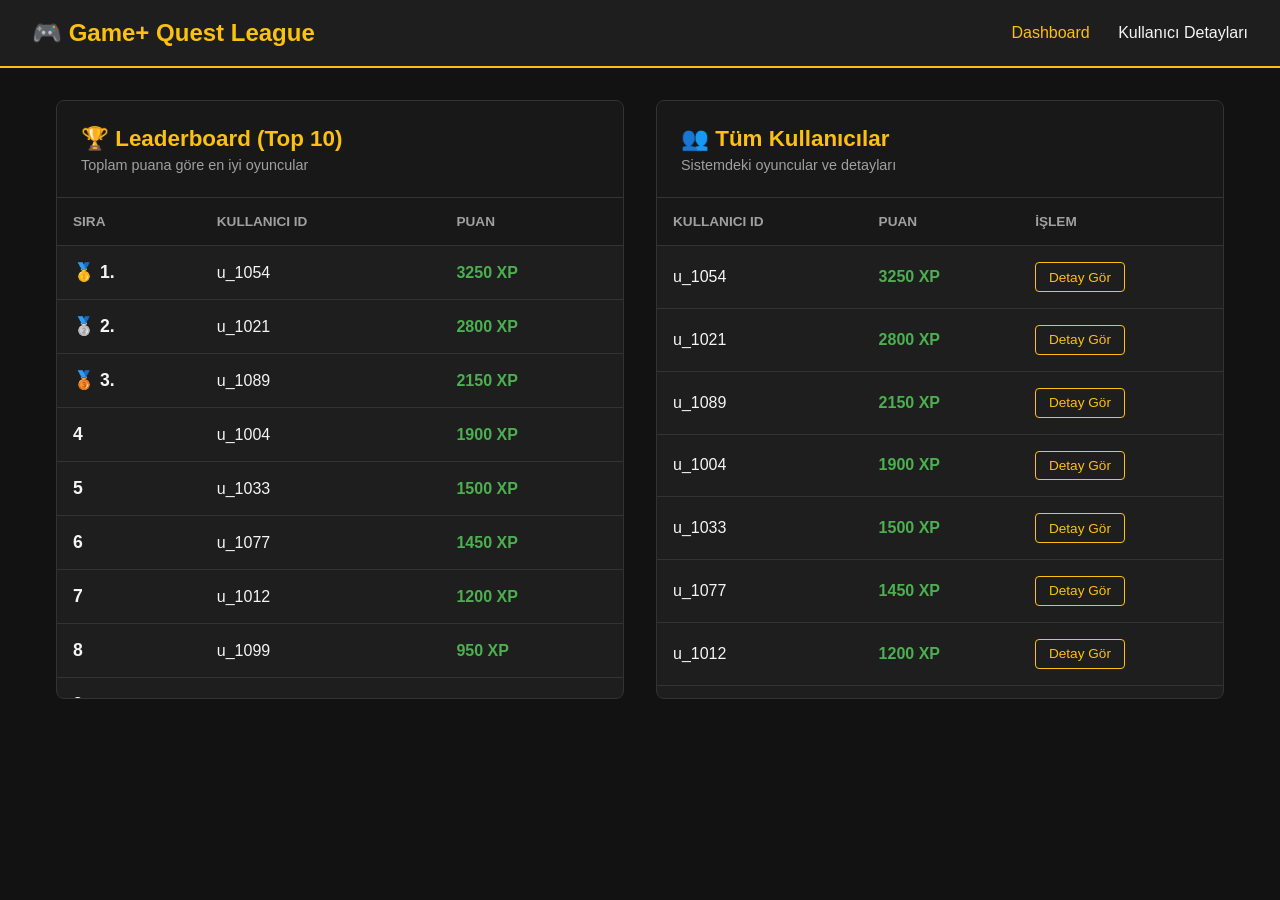
==== index.html @ 0311de92 "feat: temel ana sayfa (dashboard) olusturuldu" ====
<!DOCTYPE html>
<html lang="tr">
<head>
    <meta charset="UTF-8">
    <meta name="viewport" content="width=device-width, initial-scale=1.0">
    <title>Game+ Quest League | Dashboard</title>
    <link rel="stylesheet" href="assets/styles.css">
</head>
<body>
    <header class="navbar">
        <div class="logo">🎮 Game+ Quest League</div>
        <nav>
            <a href="index.html" class="active">Dashboard</a>
            <a href="users.html">Kullanıcı Detayları</a>
        </nav>
    </header>

    <main class="container">
        <div class="dashboard-grid">
            
            <section class="card">
                <div class="card-header">
                    <h2>🏆 Leaderboard (Top 10)</h2>
                    <p class="subtitle">Toplam puana göre en iyi oyuncular</p>
                </div>
                <div id="leaderboard-container" class="table-responsive">
                    <p class="loading-text">Yükleniyor...</p>
                </div>
            </section>

            <section class="card">
                <div class="card-header">
                    <h2>👥 Tüm Kullanıcılar</h2>
                    <p class="subtitle">Sistemdeki oyuncular ve detayları</p>
                </div>
                <div id="user-list-container" class="table-responsive">
                    <p class="loading-text">Yükleniyor...</p>
                </div>
            </section>

        </div>
    </main>

    <script src="assets/api.js"></script>
    <script src="assets/main.js"></script>
</body>
</html>
---- assets/styles.css ----
:root {
    --bg-dark: #121212;
    --bg-card: #1e1e1e;
    --bg-hover: #2a2a2a;
    --primary-yellow: #fcc010;
    --text-light: #f5f5f5;
    --text-muted: #a0a0a0;
    --success-green: #4caf50;
    --border-color: #333;
}

* { margin: 0; padding: 0; box-sizing: border-box; font-family: 'Segoe UI', Tahoma, Geneva, sans-serif; }
body { background-color: var(--bg-dark); color: var(--text-light); }

/* NAVBAR */
.navbar { display: flex; justify-content: space-between; align-items: center; padding: 1.2rem 2rem; background-color: var(--bg-card); border-bottom: 2px solid var(--primary-yellow); }
.navbar .logo { font-size: 1.5rem; font-weight: bold; color: var(--primary-yellow); }
.navbar a { color: var(--text-light); text-decoration: none; margin-left: 1.5rem; font-weight: 500; transition: color 0.3s; }
.navbar a.active, .navbar a:hover { color: var(--primary-yellow); }

/* LAYOUT VE KARTLAR */
.container { max-width: 1200px; margin: 2rem auto; padding: 0 1rem; }
.dashboard-grid { display: grid; grid-template-columns: 1fr 1fr; gap: 2rem; }

.card { background-color: var(--bg-card); border-radius: 8px; border: 1px solid var(--border-color); overflow: hidden; display: flex; flex-direction: column;}
.card-header { padding: 1.5rem; border-bottom: 1px solid var(--border-color); background-color: #181818; }
.card-header h2 { color: var(--primary-yellow); font-size: 1.4rem; }
.subtitle { color: var(--text-muted); font-size: 0.9rem; margin-top: 0.3rem; }

/* TABLOLAR */
.table-responsive { overflow-x: auto; max-height: 500px; overflow-y: auto; }
.data-table { width: 100%; border-collapse: collapse; text-align: left; }
.data-table th, .data-table td { padding: 1rem; border-bottom: 1px solid var(--border-color); }
.data-table th { background-color: #181818; color: var(--text-muted); font-size: 0.85rem; text-transform: uppercase; position: sticky; top: 0; }
.data-table tbody tr:hover { background-color: var(--bg-hover); }

.rank-cell { font-weight: bold; font-size: 1.1rem; }
.points-cell { font-weight: bold; color: var(--success-green); }
.loading-text { padding: 2rem; text-align: center; color: var(--text-muted); }

/* BUTONLAR */
.btn-detail { background-color: transparent; border: 1px solid var(--primary-yellow); color: var(--primary-yellow); padding: 0.4rem 0.8rem; border-radius: 4px; text-decoration: none; font-size: 0.85rem; transition: all 0.2s; cursor: pointer; display: inline-block;}
.btn-detail:hover { background-color: var(--primary-yellow); color: #000; font-weight: bold; }

@media (max-width: 768px) { .dashboard-grid { grid-template-columns: 1fr; } }
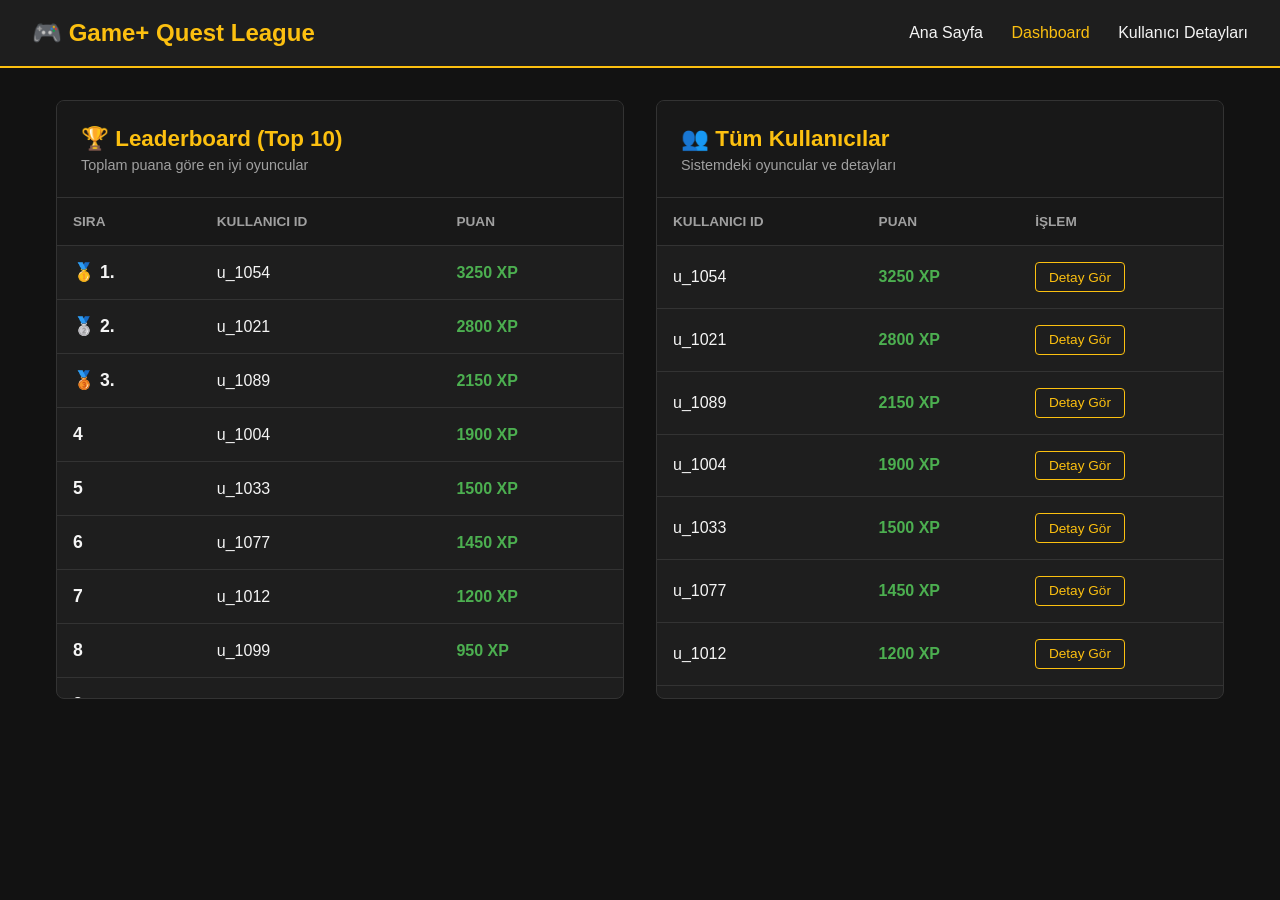
==== commit eccdbdef: "feat: Temel ana sayfa (home.html) ve navigasyon yapısı oluşturuldu - Projenin ana giriş sayfası olan" ====
--- a/index.html
+++ b/index.html
@@ -10,6 +10,7 @@
     <header class="navbar">
         <div class="logo">🎮 Game+ Quest League</div>
         <nav>
+            <a href="home.html">Ana Sayfa</a>
             <a href="index.html" class="active">Dashboard</a>
             <a href="users.html">Kullanıcı Detayları</a>
         </nav>
--- a/assets/styles.css
+++ b/assets/styles.css
@@ -42,4 +42,42 @@
 .btn-detail { background-color: transparent; border: 1px solid var(--primary-yellow); color: var(--primary-yellow); padding: 0.4rem 0.8rem; border-radius: 4px; text-decoration: none; font-size: 0.85rem; transition: all 0.2s; cursor: pointer; display: inline-block;}
 .btn-detail:hover { background-color: var(--primary-yellow); color: #000; font-weight: bold; }
 
-@media (max-width: 768px) { .dashboard-grid { grid-template-columns: 1fr; } }+@media (max-width: 768px) { .dashboard-grid { grid-template-columns: 1fr; } }
+
+/* --- USER DETAIL ÖZEL STİLLERİ --- */
+.details-grid { grid-template-columns: 1fr 1.2fr; margin-top: 2rem; }
+
+.profile-header { display: flex; justify-content: space-between; align-items: center; padding: 2rem; border-left: 6px solid var(--primary-yellow); }
+.user-info h2 { font-size: 1.8rem; }
+.highlight { color: var(--primary-yellow); }
+.user-score { text-align: right; }
+.user-score .label { display: block; color: var(--text-muted); font-size: 0.8rem; }
+.user-score .value { font-size: 2.2rem; font-weight: bold; color: var(--success-green); }
+
+/* Metrikler */
+.streak-box { background: rgba(252, 192, 16, 0.1); border: 1px solid var(--primary-yellow); padding: 1.5rem; border-radius: 8px; text-align: center; margin-bottom: 1.5rem; }
+.streak-value { display: block; font-size: 1.8rem; font-weight: bold; color: var(--primary-yellow); }
+.sub-title { font-size: 1rem; color: var(--primary-yellow); margin: 1.5rem 0 1rem 0; border-bottom: 1px solid #333; padding-bottom: 0.5rem; }
+.stats-mini-grid { display: grid; grid-template-columns: repeat(3, 1fr); gap: 10px; }
+.stat-item { background: #181818; padding: 10px; border-radius: 4px; text-align: center; border: 1px solid #333; }
+.stat-item .val { display: block; font-weight: bold; font-size: 1.2rem; }
+.stat-item .lbl { font-size: 0.75rem; color: var(--text-muted); }
+
+/* Görevler */
+.quest-display { padding: 1.5rem; }
+.quest-box { border-radius: 8px; padding: 1.2rem; margin-bottom: 1rem; border: 1px solid #333; }
+.quest-box.selected { border: 2px solid var(--success-green); background: rgba(76, 175, 80, 0.05); }
+.quest-box.suppressed { opacity: 0.5; background: #181818; }
+.q-header { display: flex; justify-content: space-between; font-size: 0.8rem; margin-bottom: 0.5rem; }
+.q-tag { background: var(--success-green); color: white; padding: 2px 6px; border-radius: 4px; font-weight: bold; }
+.q-reward { display: block; margin-top: 10px; font-weight: bold; color: var(--success-green); }
+.suppressed .q-reward { color: var(--text-muted); }
+
+/* Rozetler */
+.badge-gold { background: #ffd700; color: #000; padding: 4px 10px; border-radius: 20px; font-weight: bold; font-size: 0.85rem; }
+
+/* Bildirimler */
+.notification-list { padding: 1rem; }
+.notif-item { padding: 10px; border-bottom: 1px solid #333; font-size: 0.9rem; }
+.notif-item small { color: var(--text-muted); }
+.mt-2 { margin-top: 2rem; }
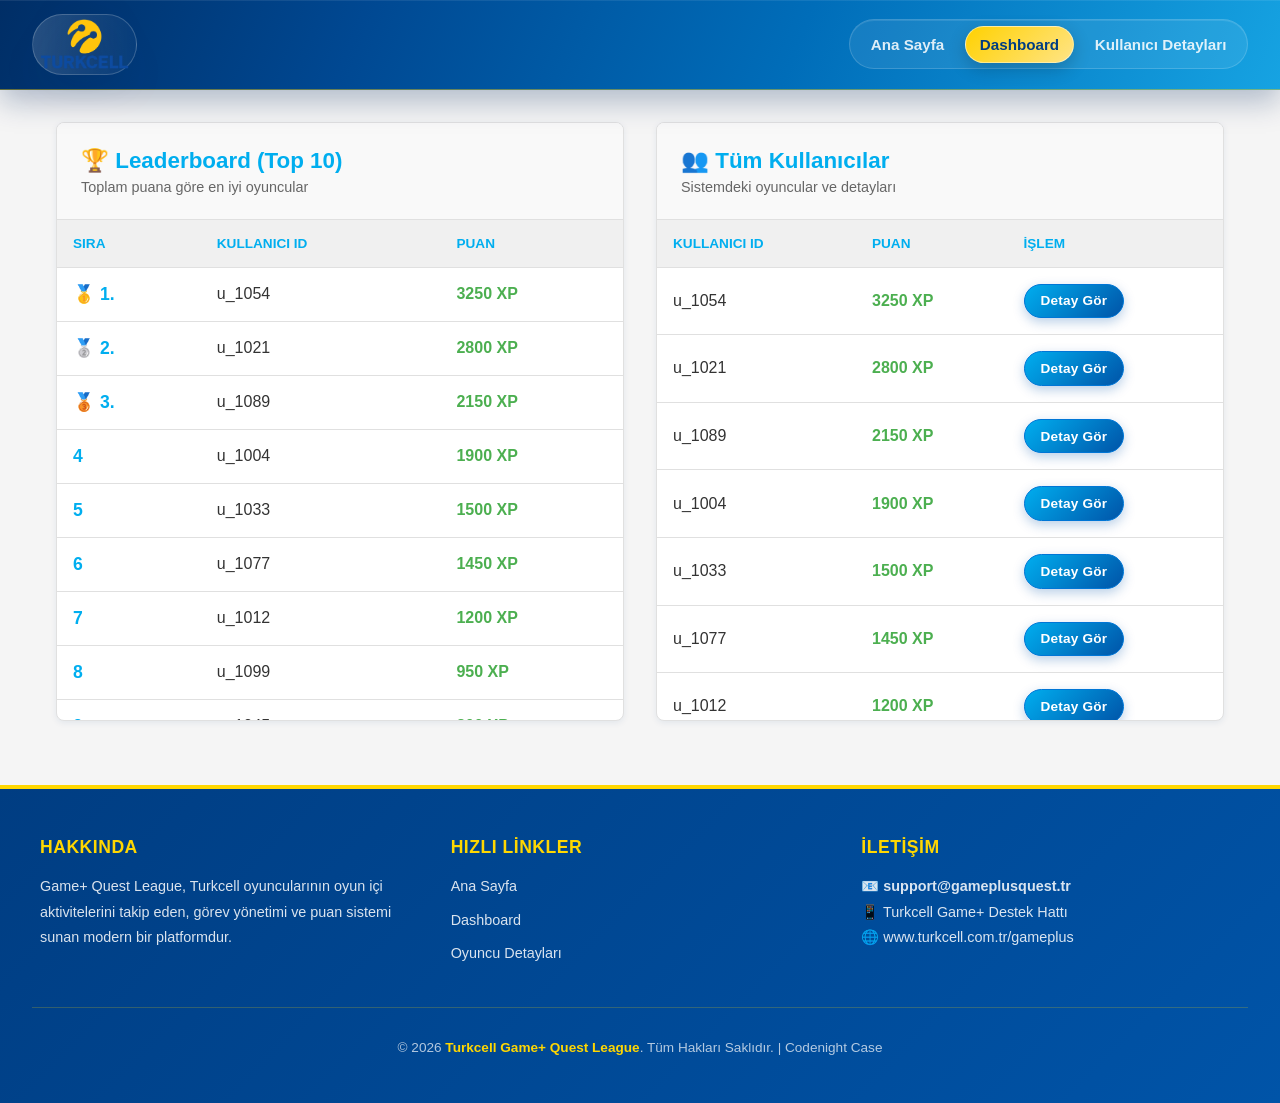
==== commit 112337e6: "style: Renk paleti güncellendi ve kurumsal logo eklendi - Game+ marka renklerine uygun CSS düzenleme" ====
--- a/index.html
+++ b/index.html
@@ -8,7 +8,9 @@
 </head>
 <body>
     <header class="navbar">
-        <div class="logo">🎮 Game+ Quest League</div>
+        <a class="brand-link" href="home.html" aria-label="Ana sayfaya git">
+            <img src="assets/logo.png" alt="Turkcell Logo" style="height: 50px; width: auto;">
+        </a>
         <nav>
             <a href="home.html">Ana Sayfa</a>
             <a href="index.html" class="active">Dashboard</a>
@@ -42,7 +44,31 @@
         </div>
     </main>
 
+    <footer>
+        <div class="footer-content">
+            <div class="footer-section">
+                <h3>Hakkında</h3>
+                <p>Game+ Quest League, Turkcell oyuncularının oyun içi aktivitelerini takip eden, görev yönetimi ve puan sistemi sunan modern bir platformdur.</p>
+            </div>
+            <div class="footer-section">
+                <h3>Hızlı Linkler</h3>
+                <a href="home.html">Ana Sayfa</a><br>
+                <a href="index.html">Dashboard</a><br>
+                <a href="users.html">Oyuncu Detayları</a>
+            </div>
+            <div class="footer-section">
+                <h3>İletişim</h3>
+                <p>📧 <strong>support@gameplusquest.tr</strong></p>
+                <p>📱 Turkcell Game+ Destek Hattı</p>
+                <p>🌐 www.turkcell.com.tr/gameplus</p>
+            </div>
+        </div>
+        <div class="footer-bottom">
+            <p>&copy; 2026 <strong>Turkcell Game+ Quest League</strong>. Tüm Hakları Saklıdır. | Codenight Case</p>
+        </div>
+    </footer>
+
     <script src="assets/api.js"></script>
     <script src="assets/main.js"></script>
 </body>
-</html>+</html>
--- a/assets/styles.css
+++ b/assets/styles.css
@@ -1,83 +1,266 @@
 :root {
-    --bg-dark: #121212;
-    --bg-card: #1e1e1e;
-    --bg-hover: #2a2a2a;
-    --primary-yellow: #fcc010;
-    --text-light: #f5f5f5;
-    --text-muted: #a0a0a0;
+    --primary-blue: #00AEEF; /* Turkcell-benzeri parlak mavi */
+    --primary-blue-dark: #007FBF;
+    --primary-yellow: #FFD100; /* uyumlu sarı ton */
+    --bg-light: #F5F5F5;
+    --bg-white: #FFFFFF;
+    --text-dark: #333333;
+    --text-muted: #666666;
     --success-green: #4caf50;
-    --border-color: #333;
+    --border-color: #E0E0E0;
 }
 
 * { margin: 0; padding: 0; box-sizing: border-box; font-family: 'Segoe UI', Tahoma, Geneva, sans-serif; }
-body { background-color: var(--bg-dark); color: var(--text-light); }
+body { background-color: var(--bg-light); color: var(--text-dark); }
 
 /* NAVBAR */
-.navbar { display: flex; justify-content: space-between; align-items: center; padding: 1.2rem 2rem; background-color: var(--bg-card); border-bottom: 2px solid var(--primary-yellow); }
-.navbar .logo { font-size: 1.5rem; font-weight: bold; color: var(--primary-yellow); }
-.navbar a { color: var(--text-light); text-decoration: none; margin-left: 1.5rem; font-weight: 500; transition: color 0.3s; }
-.navbar a.active, .navbar a:hover { color: var(--primary-yellow); }
+.navbar { 
+    display: flex; 
+    justify-content: space-between; 
+    align-items: center; 
+    padding: 0.85rem 2rem; 
+    background: linear-gradient(112deg, #002e66 0%, #004892 28%, #006db9 62%, #16a3e2 100%);
+    border-bottom: 1px solid rgba(255, 209, 0, 0.4);
+    box-shadow: 0 12px 28px rgba(0, 40, 92, 0.28), inset 0 1px 0 rgba(255,255,255,0.08);
+    backdrop-filter: blur(6px);
+    position: sticky;
+    top: 0;
+    z-index: 100;
+}
+
+.navbar .brand-link {
+    display: flex;
+    align-items: center;
+    gap: 0;
+    text-decoration: none;
+    padding: 0.3rem 0.45rem;
+    border-radius: 999px;
+    background: linear-gradient(90deg, rgba(255,255,255,0.15), rgba(255,255,255,0.03));
+    border: 1px solid rgba(255,255,255,0.2);
+    transition: transform 0.2s ease, background 0.2s ease;
+}
+
+.navbar .brand-link:hover {
+    transform: translateY(-1px);
+    background: linear-gradient(90deg, rgba(255,255,255,0.22), rgba(255,255,255,0.06));
+}
+
+.navbar img {
+    height: 52px;
+    width: auto;
+    filter: drop-shadow(0 8px 20px rgba(0, 30, 84, 0.3));
+    transition: transform 0.25s ease, filter 0.25s ease;
+}
+
+.navbar img:hover {
+    transform: scale(1.05);
+}
+
+.navbar nav {
+    display: flex;
+    align-items: center;
+    gap: 0.35rem;
+    background: rgba(255, 255, 255, 0.08);
+    border: 1px solid rgba(255, 255, 255, 0.16);
+    border-radius: 999px;
+    padding: 0.35rem;
+    box-shadow: inset 0 1px 0 rgba(255,255,255,0.1);
+}
+
+.navbar a { 
+    color: rgba(255, 255, 255, 0.86);
+    text-decoration: none; 
+    margin-left: 0; 
+    font-weight: 600;
+    transition: all 0.2s ease; 
+    padding: 9px 14px; 
+    border-radius: 999px;
+    font-size: 0.95rem;
+    border: 1px solid transparent;
+    position: relative;
+}
+
+.navbar a:hover {
+    color: #FFFFFF;
+    background: rgba(255, 209, 0, 0.2);
+    border-color: rgba(255, 209, 0, 0.45);
+    transform: translateY(-1px);
+}
+
+.navbar a.active { 
+    color: #003D82;
+    background: linear-gradient(135deg, #FFD100, #FFE486);
+    border-color: rgba(255, 255, 255, 0.5);
+    box-shadow: 0 6px 18px rgba(0,0,0,0.2);
+}
+
+.navbar a:focus-visible,
+.btn-detail:focus-visible {
+    outline: 2px solid #FFD100;
+    outline-offset: 2px;
+}
 
 /* LAYOUT VE KARTLAR */
 .container { max-width: 1200px; margin: 2rem auto; padding: 0 1rem; }
 .dashboard-grid { display: grid; grid-template-columns: 1fr 1fr; gap: 2rem; }
 
-.card { background-color: var(--bg-card); border-radius: 8px; border: 1px solid var(--border-color); overflow: hidden; display: flex; flex-direction: column;}
-.card-header { padding: 1.5rem; border-bottom: 1px solid var(--border-color); background-color: #181818; }
-.card-header h2 { color: var(--primary-yellow); font-size: 1.4rem; }
+.card { background-color: var(--bg-white); border-radius: 8px; border: 1px solid var(--border-color); overflow: hidden; display: flex; flex-direction: column; box-shadow: 0 2px 6px rgba(0, 61, 130, 0.08); }
+.card-header { padding: 1.5rem; border-bottom: 1px solid var(--border-color); background-color: #F9F9F9; }
+.card-header h2 { color: var(--primary-blue); font-size: 1.4rem; }
 .subtitle { color: var(--text-muted); font-size: 0.9rem; margin-top: 0.3rem; }
 
 /* TABLOLAR */
 .table-responsive { overflow-x: auto; max-height: 500px; overflow-y: auto; }
 .data-table { width: 100%; border-collapse: collapse; text-align: left; }
 .data-table th, .data-table td { padding: 1rem; border-bottom: 1px solid var(--border-color); }
-.data-table th { background-color: #181818; color: var(--text-muted); font-size: 0.85rem; text-transform: uppercase; position: sticky; top: 0; }
-.data-table tbody tr:hover { background-color: var(--bg-hover); }
-
-.rank-cell { font-weight: bold; font-size: 1.1rem; }
+.data-table th { background-color: #F0F0F0; color: var(--primary-blue); font-size: 0.85rem; text-transform: uppercase; position: sticky; top: 0; font-weight: 600; }
+.data-table tbody tr:hover { background-color: #F9F9F9; }
+
+.rank-cell { font-weight: bold; font-size: 1.1rem; color: var(--primary-blue); }
 .points-cell { font-weight: bold; color: var(--success-green); }
 .loading-text { padding: 2rem; text-align: center; color: var(--text-muted); }
 
 /* BUTONLAR */
-.btn-detail { background-color: transparent; border: 1px solid var(--primary-yellow); color: var(--primary-yellow); padding: 0.4rem 0.8rem; border-radius: 4px; text-decoration: none; font-size: 0.85rem; transition: all 0.2s; cursor: pointer; display: inline-block;}
-.btn-detail:hover { background-color: var(--primary-yellow); color: #000; font-weight: bold; }
-
-@media (max-width: 768px) { .dashboard-grid { grid-template-columns: 1fr; } }
+.btn-detail { background: linear-gradient(135deg, var(--primary-blue), #0054a8); border: 1px solid #0076d6; color: white; padding: 0.55rem 1rem; border-radius: 999px; text-decoration: none; font-size: 0.85rem; transition: all 0.2s ease; cursor: pointer; display: inline-block; font-weight: 700; box-shadow: 0 4px 12px rgba(0, 84, 168, 0.28); letter-spacing: 0.2px; }
+.btn-detail:hover { transform: translateY(-2px) scale(1.02); box-shadow: 0 10px 20px rgba(0, 84, 168, 0.35); }
+.btn-detail:active { transform: translateY(0); box-shadow: 0 4px 12px rgba(0, 84, 168, 0.24); }
+
+@media (max-width: 768px) { 
+    .dashboard-grid { grid-template-columns: 1fr; }
+    
+    .navbar {
+        flex-direction: column;
+        gap: 1rem;
+        align-items: flex-start;
+    }
+    
+    .navbar .brand-link {
+        width: 100%;
+        justify-content: flex-start;
+    }
+    
+    .navbar nav {
+        width: 100%;
+        display: flex;
+        flex-wrap: wrap;
+        gap: 0.5rem;
+    }
+    
+    .navbar a {
+        margin-left: 0;
+        flex: 1;
+        text-align: center;
+        min-width: 100px;
+    }
+}
 
 /* --- USER DETAIL ÖZEL STİLLERİ --- */
 .details-grid { grid-template-columns: 1fr 1.2fr; margin-top: 2rem; }
 
-.profile-header { display: flex; justify-content: space-between; align-items: center; padding: 2rem; border-left: 6px solid var(--primary-yellow); }
-.user-info h2 { font-size: 1.8rem; }
-.highlight { color: var(--primary-yellow); }
+.profile-header { display: flex; justify-content: space-between; align-items: center; padding: 2rem; border-left: 6px solid var(--primary-yellow); background: linear-gradient(to right, rgba(0, 61, 130, 0.05), transparent); }
+.user-info h2 { font-size: 1.8rem; color: var(--text-dark); }
+.highlight { color: var(--primary-blue); font-weight: bold; }
 .user-score { text-align: right; }
 .user-score .label { display: block; color: var(--text-muted); font-size: 0.8rem; }
 .user-score .value { font-size: 2.2rem; font-weight: bold; color: var(--success-green); }
 
 /* Metrikler */
-.streak-box { background: rgba(252, 192, 16, 0.1); border: 1px solid var(--primary-yellow); padding: 1.5rem; border-radius: 8px; text-align: center; margin-bottom: 1.5rem; }
-.streak-value { display: block; font-size: 1.8rem; font-weight: bold; color: var(--primary-yellow); }
-.sub-title { font-size: 1rem; color: var(--primary-yellow); margin: 1.5rem 0 1rem 0; border-bottom: 1px solid #333; padding-bottom: 0.5rem; }
+.streak-box { background: linear-gradient(135deg, rgba(255, 215, 0, 0.1), rgba(0, 61, 130, 0.05)); border: 2px solid var(--primary-yellow); padding: 1.5rem; border-radius: 8px; text-align: center; margin-bottom: 1.5rem; }
+.streak-value { display: block; font-size: 1.8rem; font-weight: bold; color: var(--primary-blue); }
+.sub-title { font-size: 1rem; color: var(--primary-blue); margin: 1.5rem 0 1rem 0; border-bottom: 2px solid var(--primary-yellow); padding-bottom: 0.5rem; }
 .stats-mini-grid { display: grid; grid-template-columns: repeat(3, 1fr); gap: 10px; }
-.stat-item { background: #181818; padding: 10px; border-radius: 4px; text-align: center; border: 1px solid #333; }
-.stat-item .val { display: block; font-weight: bold; font-size: 1.2rem; }
+.stat-item { background: #F9F9F9; padding: 10px; border-radius: 4px; text-align: center; border: 1px solid var(--border-color); }
+.stat-item .val { display: block; font-weight: bold; font-size: 1.2rem; color: var(--primary-blue); }
 .stat-item .lbl { font-size: 0.75rem; color: var(--text-muted); }
 
 /* Görevler */
 .quest-display { padding: 1.5rem; }
-.quest-box { border-radius: 8px; padding: 1.2rem; margin-bottom: 1rem; border: 1px solid #333; }
-.quest-box.selected { border: 2px solid var(--success-green); background: rgba(76, 175, 80, 0.05); }
-.quest-box.suppressed { opacity: 0.5; background: #181818; }
+.quest-box { border-radius: 8px; padding: 1.2rem; margin-bottom: 1rem; border: 1px solid var(--border-color); }
+.quest-box.selected { border: 2px solid var(--success-green); background: rgba(76, 175, 80, 0.08); }
+.quest-box.suppressed { opacity: 0.6; background: #F5F5F5; }
 .q-header { display: flex; justify-content: space-between; font-size: 0.8rem; margin-bottom: 0.5rem; }
 .q-tag { background: var(--success-green); color: white; padding: 2px 6px; border-radius: 4px; font-weight: bold; }
+.q-priority { color: var(--primary-blue); font-weight: bold; }
 .q-reward { display: block; margin-top: 10px; font-weight: bold; color: var(--success-green); }
 .suppressed .q-reward { color: var(--text-muted); }
 
 /* Rozetler */
-.badge-gold { background: #ffd700; color: #000; padding: 4px 10px; border-radius: 20px; font-weight: bold; font-size: 0.85rem; }
+.badge-gold { background: linear-gradient(135deg, #FFD700, #FFC500); color: #003D82; padding: 6px 12px; border-radius: 20px; font-weight: bold; font-size: 0.85rem; }
+.badge { background: linear-gradient(135deg, var(--primary-blue), #0054a8); color: white; }
 
 /* Bildirimler */
 .notification-list { padding: 1rem; }
-.notif-item { padding: 10px; border-bottom: 1px solid #333; font-size: 0.9rem; }
+.notif-item { padding: 12px; border-left: 3px solid var(--primary-yellow); background: #F9F9F9; margin-bottom: 10px; border-radius: 4px; font-size: 0.9rem; }
+.notif-item p { color: var(--text-dark); }
 .notif-item small { color: var(--text-muted); }
-.mt-2 { margin-top: 2rem; }+
+/* User Selector */
+.user-selector-container { background: linear-gradient(135deg, var(--primary-blue), #0054a8); padding: 1.5rem; border-radius: 8px; margin-bottom: 2rem; }
+.user-selector-container label { color: white; font-weight: bold; margin-right: 10px; }
+.user-selector-container select { padding: 8px 12px; border: 1px solid var(--primary-yellow); border-radius: 4px; background: white; color: var(--text-dark); font-weight: 500; }
+
+.mt-2 { margin-top: 2rem; }
+.card-body { padding: 1.5rem; }
+
+/* FOOTER */
+footer {
+    background: linear-gradient(135deg, #003D82 0%, #0054a8 100%);
+    color: white;
+    padding: 3rem 2rem;
+    margin-top: 4rem;
+    border-top: 4px solid #FFD700;
+}
+
+.footer-content {
+    max-width: 1200px;
+    margin: 0 auto;
+    display: grid;
+    grid-template-columns: 1fr 1fr 1fr;
+    gap: 2rem;
+}
+
+.footer-section h3 {
+    color: #FFD700;
+    margin-bottom: 1rem;
+    font-size: 1.1rem;
+    text-transform: uppercase;
+    letter-spacing: 0.5px;
+}
+
+.footer-section p, .footer-section a {
+    color: rgba(255, 255, 255, 0.85);
+    line-height: 1.8;
+    font-size: 0.9rem;
+}
+
+.footer-section a {
+    text-decoration: none;
+    transition: all 0.3s ease;
+    display: inline-block;
+    margin-bottom: 0.5rem;
+}
+
+.footer-section a:hover {
+    color: #FFD700;
+    transform: translateX(5px);
+}
+
+.footer-bottom {
+    border-top: 1px solid rgba(255, 215, 0, 0.2);
+    margin-top: 2rem;
+    padding-top: 2rem;
+    text-align: center;
+    color: rgba(255, 255, 255, 0.7);
+    font-size: 0.85rem;
+}
+
+.footer-bottom strong {
+    color: #FFD700;
+}
+
+@media (max-width: 768px) {
+    .footer-content {
+        grid-template-columns: 1fr;
+        gap: 1.5rem;
+    }
+}
